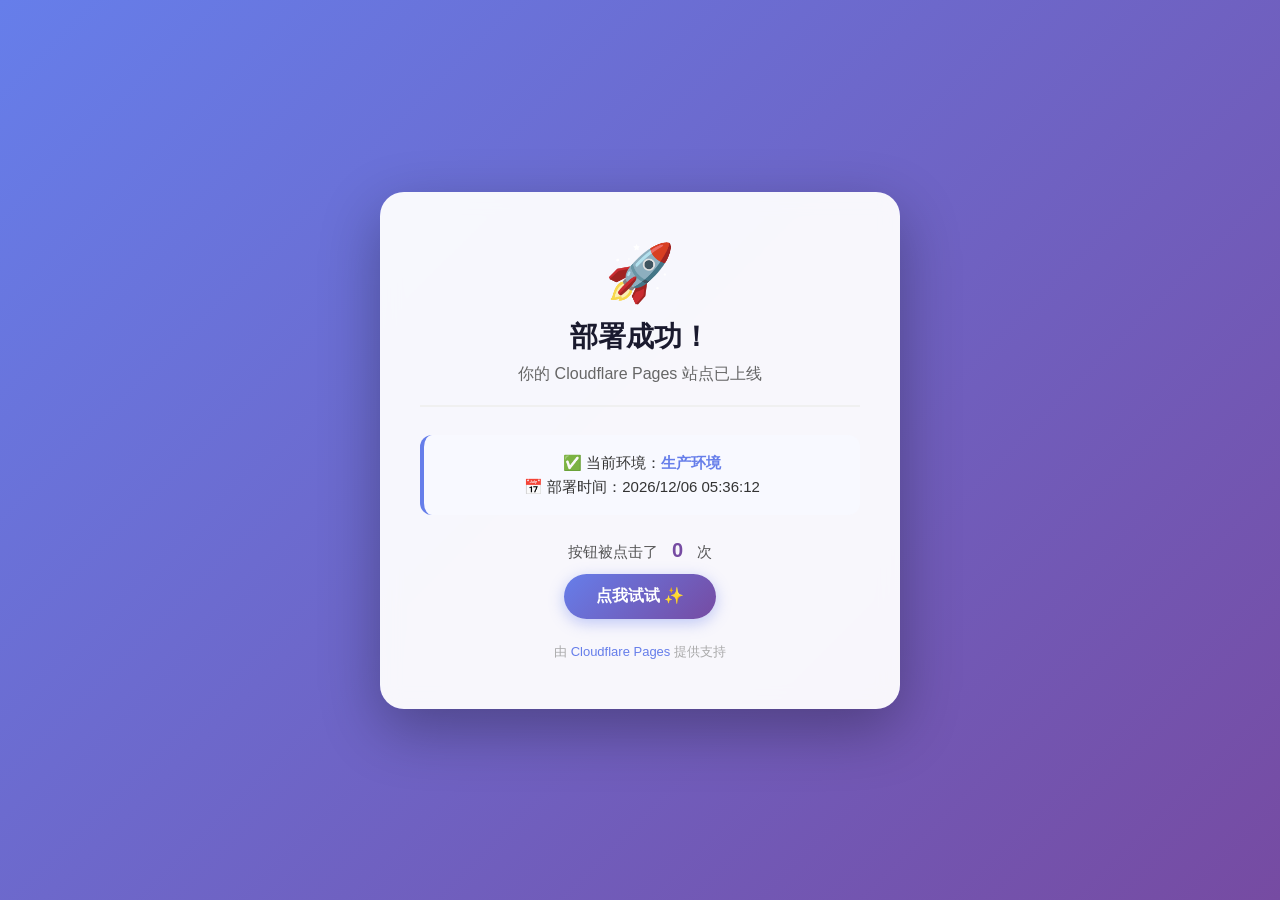
==== index.html @ 2047b47d "Add files via upload" ====
<!DOCTYPE html>
<html lang="zh-CN">
<head>
    <meta charset="UTF-8">
    <meta name="viewport" content="width=device-width, initial-scale=1.0">
    <title>我的 Cloudflare 测试站点</title>
    <style>
        /* 页面基础样式 */
        * {
            margin: 0;
            padding: 0;
            box-sizing: border-box;
        }

        body {
            font-family: -apple-system, BlinkMacSystemFont, "Segoe UI", Roboto, sans-serif;
            min-height: 100vh;
            display: flex;
            justify-content: center;
            align-items: center;
            background: linear-gradient(135deg, #667eea 0%, #764ba2 100%);
            padding: 20px;
        }

        .card {
            background: rgba(255, 255, 255, 0.95);
            backdrop-filter: blur(10px);
            border-radius: 24px;
            padding: 48px 40px;
            max-width: 520px;
            width: 100%;
            box-shadow: 0 20px 60px rgba(0, 0, 0, 0.3);
            text-align: center;
            transition: transform 0.3s ease;
        }

        .card:hover {
            transform: translateY(-4px);
        }

        .logo {
            font-size: 56px;
            margin-bottom: 12px;
            display: block;
        }

        h1 {
            color: #1a1a2e;
            font-size: 28px;
            font-weight: 700;
            margin-bottom: 8px;
        }

        .subtitle {
            color: #666;
            font-size: 16px;
            margin-bottom: 28px;
            border-bottom: 2px solid #f0f0f0;
            padding-bottom: 20px;
        }

        .status {
            background: #f8f9ff;
            border-radius: 12px;
            padding: 16px;
            margin-bottom: 24px;
            border-left: 4px solid #667eea;
        }

        .status p {
            color: #333;
            font-size: 15px;
            line-height: 1.6;
        }

        .status .highlight {
            color: #667eea;
            font-weight: 600;
        }

        button {
            background: linear-gradient(135deg, #667eea 0%, #764ba2 100%);
            color: white;
            border: none;
            padding: 12px 32px;
            font-size: 16px;
            font-weight: 600;
            border-radius: 50px;
            cursor: pointer;
            transition: all 0.3s ease;
            box-shadow: 0 4px 15px rgba(102, 126, 234, 0.4);
        }

        button:hover {
            transform: scale(1.05);
            box-shadow: 0 8px 25px rgba(102, 126, 234, 0.6);
        }

        button:active {
            transform: scale(0.95);
        }

        #clickCount {
            display: inline-block;
            font-weight: 700;
            color: #764ba2;
            font-size: 20px;
            min-width: 30px;
        }

        .footer {
            margin-top: 24px;
            font-size: 13px;
            color: #aaa;
        }

        .footer a {
            color: #667eea;
            text-decoration: none;
            font-weight: 500;
        }

        .footer a:hover {
            text-decoration: underline;
        }
    </style>
</head>
<body>
    <div class="card">
        <span class="logo">🚀</span>
        <h1>部署成功！</h1>
        <div class="subtitle">你的 Cloudflare Pages 站点已上线</div>

        <div class="status">
            <p>
                ✅ 当前环境：<span class="highlight">生产环境</span><br>
                📅 部署时间：<span id="deployTime"></span>
            </p>
        </div>

        <div>
            <p style="color: #555; margin-bottom: 12px; font-size: 15px;">
                按钮被点击了 <span id="clickCount">0</span> 次
            </p>
            <button id="clickBtn">点我试试 ✨</button>
        </div>

        <div class="footer">
            <span>由 </span>
            <a href="https://pages.cloudflare.com" target="_blank">Cloudflare Pages</a>
            <span> 提供支持</span>
        </div>
    </div>

    <script>
        // 显示当前部署时间
        const now = new Date();
        const timeStr = now.toLocaleString('zh-CN', {
            year: 'numeric',
            month: '2-digit',
            day: '2-digit',
            hour: '2-digit',
            minute: '2-digit',
            second: '2-digit',
            hour12: false
        });
        document.getElementById('deployTime').textContent = timeStr;

        // 交互功能：点击计数
        let count = 0;
        const clickBtn = document.getElementById('clickBtn');
        const clickCount = document.getElementById('clickCount');

        clickBtn.addEventListener('click', function() {
            count++;
            clickCount.textContent = count;

            // 按钮反馈动画
            this.style.transform = 'scale(0.95)';
            setTimeout(() => {
                this.style.transform = '';
            }, 150);

            // 计数达到 10 次时给个彩蛋
            if (count === 10) {
                setTimeout(() => {
                    alert('🎉 你已经点击了 10 次！这个页面运行完美！');
                }, 200);
            }
        });

        // 控制台提示
        console.log('✅ Cloudflare Pages 调试页面已加载');
        console.log('📅 部署时间:', timeStr);
    </script>
</body>
</html>
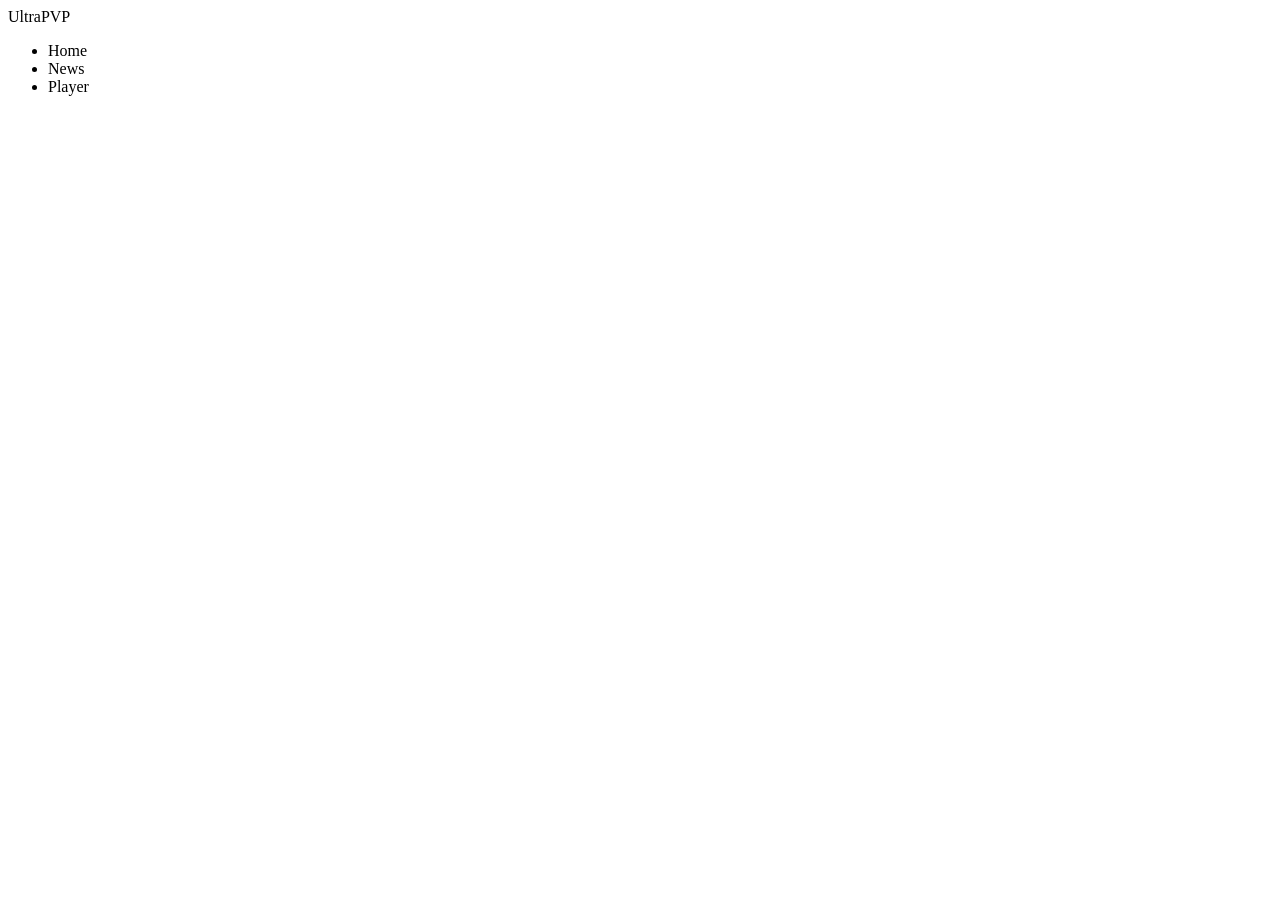
==== commit 911d8a11: "Add files via upload" ====
--- a/index.html
+++ b/index.html
@@ -1,197 +1,27 @@
-<!DOCTYPE html>
-<html lang="zh-CN">
-<head>
-    <meta charset="UTF-8">
-    <meta name="viewport" content="width=device-width, initial-scale=1.0">
-    <title>我的 Cloudflare 测试站点</title>
-    <style>
-        /* 页面基础样式 */
-        * {
-            margin: 0;
-            padding: 0;
-            box-sizing: border-box;
-        }
-
-        body {
-            font-family: -apple-system, BlinkMacSystemFont, "Segoe UI", Roboto, sans-serif;
-            min-height: 100vh;
-            display: flex;
-            justify-content: center;
-            align-items: center;
-            background: linear-gradient(135deg, #667eea 0%, #764ba2 100%);
-            padding: 20px;
-        }
-
-        .card {
-            background: rgba(255, 255, 255, 0.95);
-            backdrop-filter: blur(10px);
-            border-radius: 24px;
-            padding: 48px 40px;
-            max-width: 520px;
-            width: 100%;
-            box-shadow: 0 20px 60px rgba(0, 0, 0, 0.3);
-            text-align: center;
-            transition: transform 0.3s ease;
-        }
-
-        .card:hover {
-            transform: translateY(-4px);
-        }
-
-        .logo {
-            font-size: 56px;
-            margin-bottom: 12px;
-            display: block;
-        }
-
-        h1 {
-            color: #1a1a2e;
-            font-size: 28px;
-            font-weight: 700;
-            margin-bottom: 8px;
-        }
-
-        .subtitle {
-            color: #666;
-            font-size: 16px;
-            margin-bottom: 28px;
-            border-bottom: 2px solid #f0f0f0;
-            padding-bottom: 20px;
-        }
-
-        .status {
-            background: #f8f9ff;
-            border-radius: 12px;
-            padding: 16px;
-            margin-bottom: 24px;
-            border-left: 4px solid #667eea;
-        }
-
-        .status p {
-            color: #333;
-            font-size: 15px;
-            line-height: 1.6;
-        }
-
-        .status .highlight {
-            color: #667eea;
-            font-weight: 600;
-        }
-
-        button {
-            background: linear-gradient(135deg, #667eea 0%, #764ba2 100%);
-            color: white;
-            border: none;
-            padding: 12px 32px;
-            font-size: 16px;
-            font-weight: 600;
-            border-radius: 50px;
-            cursor: pointer;
-            transition: all 0.3s ease;
-            box-shadow: 0 4px 15px rgba(102, 126, 234, 0.4);
-        }
-
-        button:hover {
-            transform: scale(1.05);
-            box-shadow: 0 8px 25px rgba(102, 126, 234, 0.6);
-        }
-
-        button:active {
-            transform: scale(0.95);
-        }
-
-        #clickCount {
-            display: inline-block;
-            font-weight: 700;
-            color: #764ba2;
-            font-size: 20px;
-            min-width: 30px;
-        }
-
-        .footer {
-            margin-top: 24px;
-            font-size: 13px;
-            color: #aaa;
-        }
-
-        .footer a {
-            color: #667eea;
-            text-decoration: none;
-            font-weight: 500;
-        }
-
-        .footer a:hover {
-            text-decoration: underline;
-        }
-    </style>
-</head>
-<body>
-    <div class="card">
-        <span class="logo">🚀</span>
-        <h1>部署成功！</h1>
-        <div class="subtitle">你的 Cloudflare Pages 站点已上线</div>
-
-        <div class="status">
-            <p>
-                ✅ 当前环境：<span class="highlight">生产环境</span><br>
-                📅 部署时间：<span id="deployTime"></span>
-            </p>
-        </div>
-
-        <div>
-            <p style="color: #555; margin-bottom: 12px; font-size: 15px;">
-                按钮被点击了 <span id="clickCount">0</span> 次
-            </p>
-            <button id="clickBtn">点我试试 ✨</button>
-        </div>
-
-        <div class="footer">
-            <span>由 </span>
-            <a href="https://pages.cloudflare.com" target="_blank">Cloudflare Pages</a>
-            <span> 提供支持</span>
-        </div>
-    </div>
-
-    <script>
-        // 显示当前部署时间
-        const now = new Date();
-        const timeStr = now.toLocaleString('zh-CN', {
-            year: 'numeric',
-            month: '2-digit',
-            day: '2-digit',
-            hour: '2-digit',
-            minute: '2-digit',
-            second: '2-digit',
-            hour12: false
-        });
-        document.getElementById('deployTime').textContent = timeStr;
-
-        // 交互功能：点击计数
-        let count = 0;
-        const clickBtn = document.getElementById('clickBtn');
-        const clickCount = document.getElementById('clickCount');
-
-        clickBtn.addEventListener('click', function() {
-            count++;
-            clickCount.textContent = count;
-
-            // 按钮反馈动画
-            this.style.transform = 'scale(0.95)';
-            setTimeout(() => {
-                this.style.transform = '';
-            }, 150);
-
-            // 计数达到 10 次时给个彩蛋
-            if (count === 10) {
-                setTimeout(() => {
-                    alert('🎉 你已经点击了 10 次！这个页面运行完美！');
-                }, 200);
-            }
-        });
-
-        // 控制台提示
-        console.log('✅ Cloudflare Pages 调试页面已加载');
-        console.log('📅 部署时间:', timeStr);
-    </script>
-</body>
+<!DOCTYPE html>
+<html lang="zh">
+<head>
+    <meta charset="UTF-8">
+    <meta name="viewport" content="width=device-width, initial-scale=1.0">
+    <title>UltraPVP · 玩家档案</title>
+    <!-- 引入独立的 CSS 文件 -->
+    <link rel="stylesheet" href="css/style.css">
+</head>
+<body>
+    <nav class="navbar">
+        <div class="logo">Ultra<span>PVP</span></div>
+        <ul class="nav-links">
+            <li class="active" data-page="home">Home</li>
+            <li data-page="news">News</li>
+            <li data-page="player">Player</li>
+        </ul>
+    </nav>
+
+    <div class="container" id="app">
+        <!-- 动态加载的页面内容将会被渲染到这里 -->
+    </div>
+
+    <!-- 引入独立的 JavaScript 文件 -->
+    <script src="js/main.js"></script>
+</body>
 </html>
